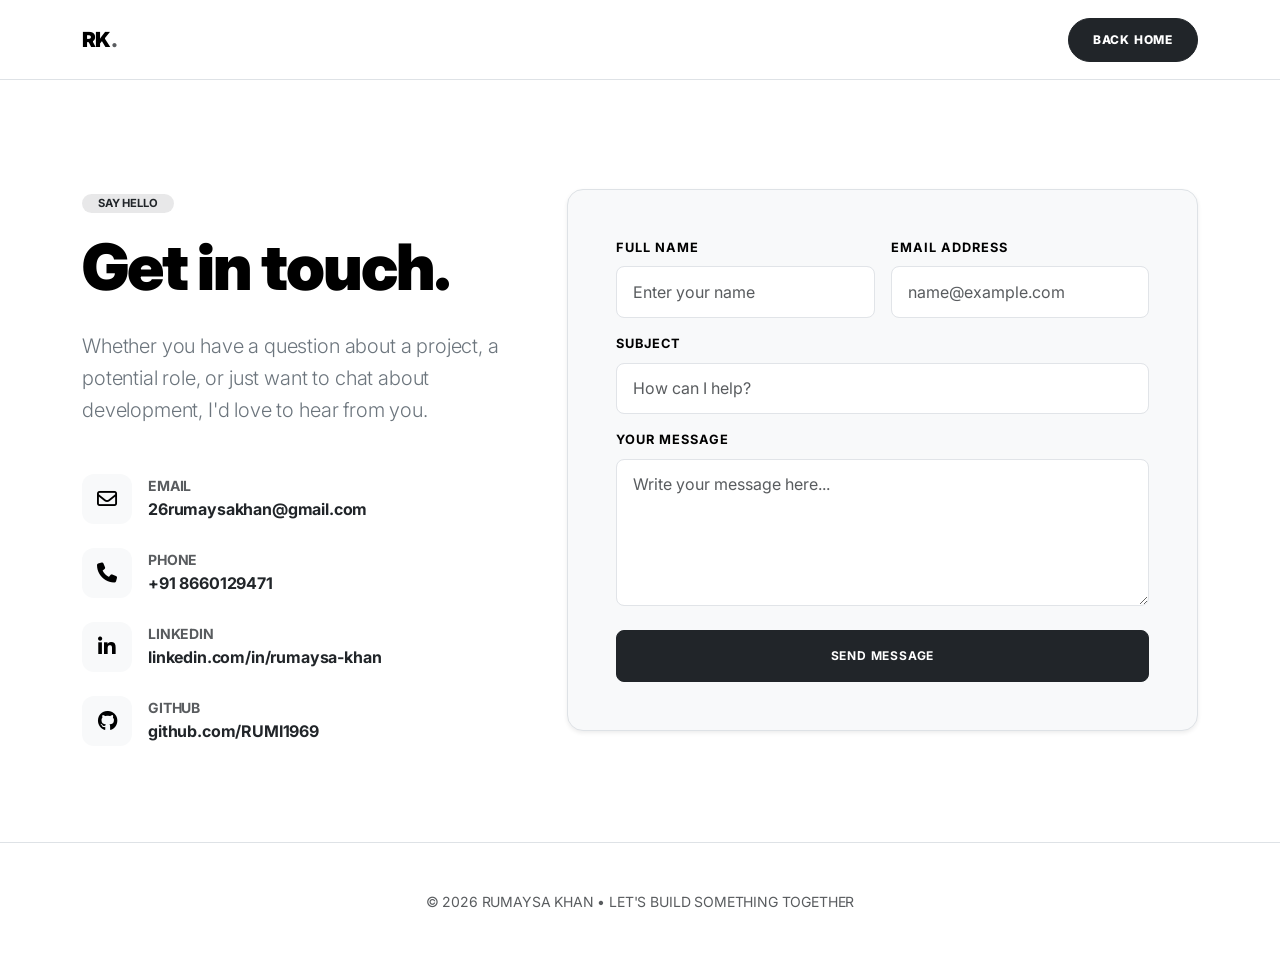
==== contact.html @ 52c2d20e "Add files via upload" ====
<!DOCTYPE html>
<html lang="en">
<head>
    <meta charset="UTF-8">
    <meta name="viewport" content="width=device-width, initial-scale=1.0">
    <title>Reach Out | Rumaysa Khan</title>
    <link href="https://cdn.jsdelivr.net/npm/bootstrap@5.3.0/dist/css/bootstrap.min.css" rel="stylesheet">
    <link href="https://fonts.googleapis.com/css2?family=Inter:wght@300;400;600;700;800;900&display=swap" rel="stylesheet">
    <link rel="stylesheet" href="https://cdnjs.cloudflare.com/ajax/libs/font-awesome/6.4.0/css/all.min.css">
    <link rel="stylesheet" href="css/style.css"> 
    <link rel="stylesheet" href="css/project-style.css"> 
    <style>
        .contact-icon {
            width: 50px;
            height: 50px;
            display: flex;
            align-items: center;
            justify-content: center;
            background: #f8f9fa;
            border-radius: 12px;
            transition: 0.3s;
            color: #000;
            text-decoration: none;
        }
        .contact-link:hover .contact-icon {
            background: #000;
            color: #fff;
        }
        .form-control {
            border: 1px solid #e1e4e8;
            padding: 0.8rem 1rem;
            border-radius: 8px;
            font-family: 'Inter', sans-serif;
        }
        .form-control:focus {
            border-color: #000;
            box-shadow: none;
        }
        label {
            font-weight: 700;
            font-size: 0.8rem;
            text-transform: uppercase;
            letter-spacing: 1px;
            margin-bottom: 0.5rem;
            display: block;
        }
    </style>
</head>
<body class="bg-white">

    <nav class="navbar navbar-expand-lg fixed-top bg-white border-bottom py-3">
        <div class="container">
            <a class="navbar-brand fw-black" href="index.html">RK<span class="text-muted">.</span></a>
            <a href="index.html" class="btn btn-dark btn-sm rounded-pill px-4">BACK HOME</a>
        </div>
    </nav>

    <main class="container py-5" style="margin-top: 1px;">
        <div class="row g-5">
            
            <div class="col-lg-5">
                <span class="badge bg-dark bg-opacity-10 text-dark rounded-pill px-3 mb-3" style="font-size: 0.7rem;">SAY HELLO</span>
                <h1 class="display-3 fw-black mb-4" style="letter-spacing: -2px;">Get in touch.</h1>
                <p class="lead text-secondary mb-5">
                    Whether you have a question about a project, a potential role, or just want to chat about development, I'd love to hear from you.
                </p>

                <div class="d-grid gap-4">
                    <a href="mailto:26rumaysakhan@gmail.com" class="contact-link d-flex align-items-center text-decoration-none text-dark">
                        <div class="contact-icon me-3"><i class="fa-regular fa-envelope fa-lg"></i></div>
                        <div>
                            <div class="small text-muted fw-bold text-uppercase">Email</div>
                            <div class="fw-bold">26rumaysakhan@gmail.com</div>
                        </div>
                    </a>

                    <a href="tel:+910000000000" class="contact-link d-flex align-items-center text-decoration-none text-dark">
                        <div class="contact-icon me-3"><i class="fa-solid fa-phone fa-lg"></i></div>
                        <div>
                            <div class="small text-muted fw-bold text-uppercase">Phone</div>
                            <div class="fw-bold">+91 8660129471</div>
                        </div>
                    </a>

                    <a href="https://www.linkedin.com/in/rumaysa-khan-4a25232ab" target="_blank" class="contact-link d-flex align-items-center text-decoration-none text-dark">
                        <div class="contact-icon me-3"><i class="fa-brands fa-linkedin-in fa-lg"></i></div>
                        <div>
                            <div class="small text-muted fw-bold text-uppercase">LinkedIn</div>
                            <div class="fw-bold">linkedin.com/in/rumaysa-khan</div>
                        </div>
                    </a>

                    <a href="https://github.com/RUMI1969" target="_blank" class="contact-link d-flex align-items-center text-decoration-none text-dark">
                        <div class="contact-icon me-3"><i class="fa-brands fa-github fa-lg"></i></div>
                        <div>
                            <div class="small text-muted fw-bold text-uppercase">GitHub</div>
                            <div class="fw-bold">github.com/RUMI1969</div>
                        </div>
                    </a>
                </div>
            </div>

            <div class="col-lg-7">
                <div class="p-4 p-md-5 border rounded-4 bg-light shadow-sm">
                    <form action="#" method="POST">
                        <div class="row g-3">
                            <div class="col-md-6">
                                <label>FULL NAME</label>
                                <input type="text" class="form-control" placeholder="Enter your name" required>
                            </div>
                            <div class="col-md-6">
                                <label>EMAIL ADDRESS</label>
                                <input type="email" class="form-control" placeholder="name@example.com" required>
                            </div>
                            <div class="col-12">
                                <label>SUBJECT</label>
                                <input type="text" class="form-control" placeholder="How can I help?">
                            </div>
                            <div class="col-12">
                                <label>YOUR MESSAGE</label>
                                <textarea class="form-control" rows="5" placeholder="Write your message here..." required></textarea>
                            </div>
                            <div class="col-12 mt-4">
                                <button type="submit" class="btn btn-dark w-100 py-3 rounded-3 fw-bold">SEND MESSAGE</button>
                            </div>
                        </div>
                    </form>
                </div>
            </div>

        </div>
    </main>

    <footer class="py-5 text-center text-muted border-top bg-white small mt-5">
        © 2026 RUMAYSA KHAN • LET'S BUILD SOMETHING TOGETHER
    </footer>

    <script src="https://cdn.jsdelivr.net/npm/bootstrap@5.3.0/dist/js/bootstrap.bundle.min.js"></script>
</body>
</html>
---- css/style.css ----
/* --- CSS VARIABLES: GLOBAL SETTINGS --- */
:root {
    --black: #000000;
    --white: #ffffff;
    --gray-dark: #1a1a1a;
    --gray-medium: #666666;
    --gray-light: #f8f9fa;
    --border-color: #eeeeee;
    
    /* THE SPACING CONTROL */
    --nav-height: 80px;      
    --content-gap: 60px;     
}

/* --- RESET & BASE STYLES --- */
* {
    margin: 0;
    padding: 0;
    box-sizing: border-box;
}

body {
    font-family: 'Inter', sans-serif;
    color: var(--black);
    background-color: var(--white);
    line-height: 1.6;
    padding-top: calc(var(--nav-height) + var(--content-gap));
    -webkit-font-smoothing: antialiased;
}

/* --- THE "BOLD" OVERRIDE --- */
/* This ensures headings reach the maximum weight of the Inter font */
.fw-black {
    font-weight: 900 !important;
}

.section-header {
    font-weight: 900 !important;
    letter-spacing: -1.5px;
    text-transform: uppercase;
}

/* --- NAVIGATION --- */
.navbar {
    height: var(--nav-height);
    background-color: var(--white) !important;
    transition: all 0.3s ease;
}

.navbar-brand {
    font-weight: 900;
    font-size: 1.3rem;
    letter-spacing: -0.04rem;
    text-transform: uppercase;
}

.navbar-brand span {
    color: #cccccc;
}

.nav-link {
    font-weight: 700;
    color: var(--gray-medium) !important;
    transition: color 0.2s ease;
}

.nav-link:hover {
    color: var(--black) !important;
}

/* --- HERO / ABOUT SECTION --- */
.hero-section {
    padding-bottom: 80px;
}

.display-4 {
    font-weight: 900;
    letter-spacing: -0.15rem;
    line-height: 1.1;
}

.about-text {
    font-size: 1.1rem;
    font-weight: 400;
    color: var(--gray-dark);
    max-width: 850px;
    margin-top: 2rem;
}

/* --- PROFILE IMAGE FRAME --- */
.profile-frame {
    width: 280px;
    height: 280px;
    border-radius: 50%;
    overflow: hidden;
    background: var(--white);
    box-shadow: 0 40px 100px rgb(250, 248, 248);
    margin: 0 auto;
    border: none !important;
}

.profile-img {
    width: 280px;
    height: 280px;
    object-fit: cover; /* Ensures the image doesn't stretch */
    border-radius: 50%; /* Makes it a perfect circle */
    box-shadow: 0 20px 40px rgb(252, 250, 250); /* Soft, classy shadow */
    transition: transform 0.3s ease;
}
.profile-img:hover {
    transform: translateY(-10px); /* Subtle lift on hover */
}
/* --- SECTION TITLES & HEADINGS --- */
.section-title {
    font-weight: 900;
    font-size: 1.8rem;
    text-transform: uppercase;
    letter-spacing: 0.05rem;
    margin-bottom: 2.5rem;
}

/* --- EXPERIENCE & SPLIT SECTIONS --- */
/* The dark vertical line in the Experience section */
.border-start.border-dark {
    border-left-width: 3px !important;
}

.experience-item h4 {
    font-weight: 800;
    letter-spacing: -0.5px;
}

/* --- PROJECT CARDS --- */
.project-card {
    border: 1px solid var(--border-color);
    border-radius: 28px;
    overflow: hidden;
    background: var(--white);
    transition: all 0.4s cubic-bezier(0.165, 0.84, 0.44, 1);
}

.project-card:hover {
    transform: translateY(-10px);
    box-shadow: 0 30px 60px rgba(0,0,0,0.08);
    border-color: var(--black);
}

.category-tag { 
    font-size: 0.7rem; 
    font-weight: 800; 
    text-transform: uppercase; /* Fixed: Added colon and 'transform' */
    color: #666; 
    display: block; 
    margin-bottom: 5px; 
}

/* --- SKILLS & CERTIFICATIONS GRID --- */
.skill-item h6, .cert-card h6 {
    font-weight: 900;
    text-transform: uppercase;
    font-size: 0.75rem;
    letter-spacing: 0.05rem;
}

.skill-underline {
    border-bottom: 3px solid var(--black) !important;
}

/* Hover effect for Certifications & Education */
.edu-card, .cert-card {
    border: 1px solid var(--border-color) !important;
    transition: all 0.3s ease;
    background-color: var(--gray-light);
}

.edu-card:hover, .cert-card:hover {
    background-color: var(--white) !important;
    border-color: var(--black) !important;
    transform: translateY(-5px);
    box-shadow: 0 10px 20px rgba(0,0,0,0.05);
}

.edu-card h5, .cert-card h6 {
    font-weight: 900;
}

/* --- BUTTONS --- */
.btn-dark {
    font-weight: 800;
    padding: 12px 28px;
    text-transform: uppercase;
    font-size: 0.75rem;
    letter-spacing: 0.05rem;
    border-radius: 50px;
    transition: all 0.3s ease;
}

.btn-dark:hover {
    transform: scale(1.05);
    background-color: var(--black);
}

/* --- AUTHENTICATION & LOGOUT --- */
.btn-logout-pill {
    display: inline-flex;
    align-items: center;
    gap: 8px;
    padding: 6px 16px;
    background-color: transparent;
    color: var(--gray-medium); /* Uses your existing variable */
    border: 1.5px solid var(--border-color); /* Uses your existing variable */
    border-radius: 50px;
    font-size: 0.7rem;
    font-weight: 800;
    letter-spacing: 0.05rem;
    text-transform: uppercase;
    transition: all 0.3s cubic-bezier(0.4, 0, 0.2, 1);
    cursor: pointer;
    outline: none;
}

.btn-logout-pill i {
    font-size: 0.75rem;
    transition: transform 0.3s ease;
}

.btn-logout-pill:hover {
    background-color: #fff5f5; /* Soft red tint */
    border-color: #ffccd2;
    color: #e63946; /* Professional red accent */
    transform: translateY(-1px);
    box-shadow: 0 4px 10px rgba(230, 57, 70, 0.08);
}

.btn-logout-pill:hover i {
    transform: rotate(90deg); /* Subtle micro-interaction */
}

/* Fade-in for the auth zone appearance */
.animate-fade-in {
    animation: authFadeIn 0.5s ease forwards;
}

@keyframes authFadeIn {
    from { opacity: 0; transform: translateX(10px); }
    to { opacity: 1; transform: translateX(0); }
}

/* --- RESPONSIVE DESIGN --- */
@media (max-width: 991px) {
    :root {
        --content-gap: 30px;
    }
    
    .display-4 {
        font-size: 2.5rem;
        letter-spacing: -1px;
    }

    .border-start {
        border-left: none !important;
        padding-left: 0 !important;
        margin-top: 20px;
    }
    
    .profile-frame {
        width: 220px;
        height: 220px;
        margin-bottom: 30px;
    }
}
---- css/project-style.css ----
/* CSS FOR PROJECT DETAIL PAGES (css/project-style.css) */
:root {
    --black: #000000;
    --white: #ffffff;
    --light-gray: #fcfcfc;
    --border-color: #e1e4e8;
}

body {
    font-family: 'Inter', sans-serif;
    color: var(--black);
    background-color: var(--white);
    letter-spacing: -0.01rem;
    line-height: 1.6;
}

.fw-black {
    /* Using Inter for the heavy weight to match your 'Inter' font-family links */
    font-family: 'Inter', sans-serif;
    font-weight: 900 !important;
}

.navbar {
    padding: 1.2rem 0;
    background-color: var(--white);
}

h1 { 
    letter-spacing: -3px; 
    font-weight: 900;
}

h2 {
    letter-spacing: -1px;
    font-weight: 700;
}

.tracking-widest { 
    letter-spacing: 0.15rem; 
}

/* GALLERY STYLING 
   Fixes pixelation by using object-fit and centering the render logic.
*/
.img-container {
    position: relative;
    aspect-ratio: 16 / 9;
    background-color: #ffffff; /* White background prevents "letterbox" bars from looking weird */
    display: flex;
    align-items: center;
    justify-content: center;
    overflow: hidden;
    border: 1px solid #eee;
}

/* Update this section in project-style.css */
.img-container img {
    width: 100%;
    height: 100%;
    object-fit: contain; 
    
    /* REMOVE: transform: translateZ(0) and backface-visibility */
    /* These trigger the GPU in a way that 'file://' origins sometimes block */
    
    /* KEEP: High-quality scaling */
    image-rendering: -webkit-optimize-contrast;
    image-rendering: crisp-edges;
}

/* Very subtle hover that doesn't cause pixel distortion */
.img-container:hover img {
    transform: scale(1.02) translateZ(0);
}

/* GITHUB STYLE BAR UI (For the project composition section) */
.gh-bar { 
    height: 10px; 
    border-radius: 5px; 
    background-color: #f6f8fa; 
    border: 1px solid var(--border-color); 
    overflow: hidden; 
}

.lang-dot { 
    font-size: 0.6rem; 
    vertical-align: middle; 
}

/* Category Tags */
.category-tag {
    letter-spacing: 1px;
    color: #6c757d;
}
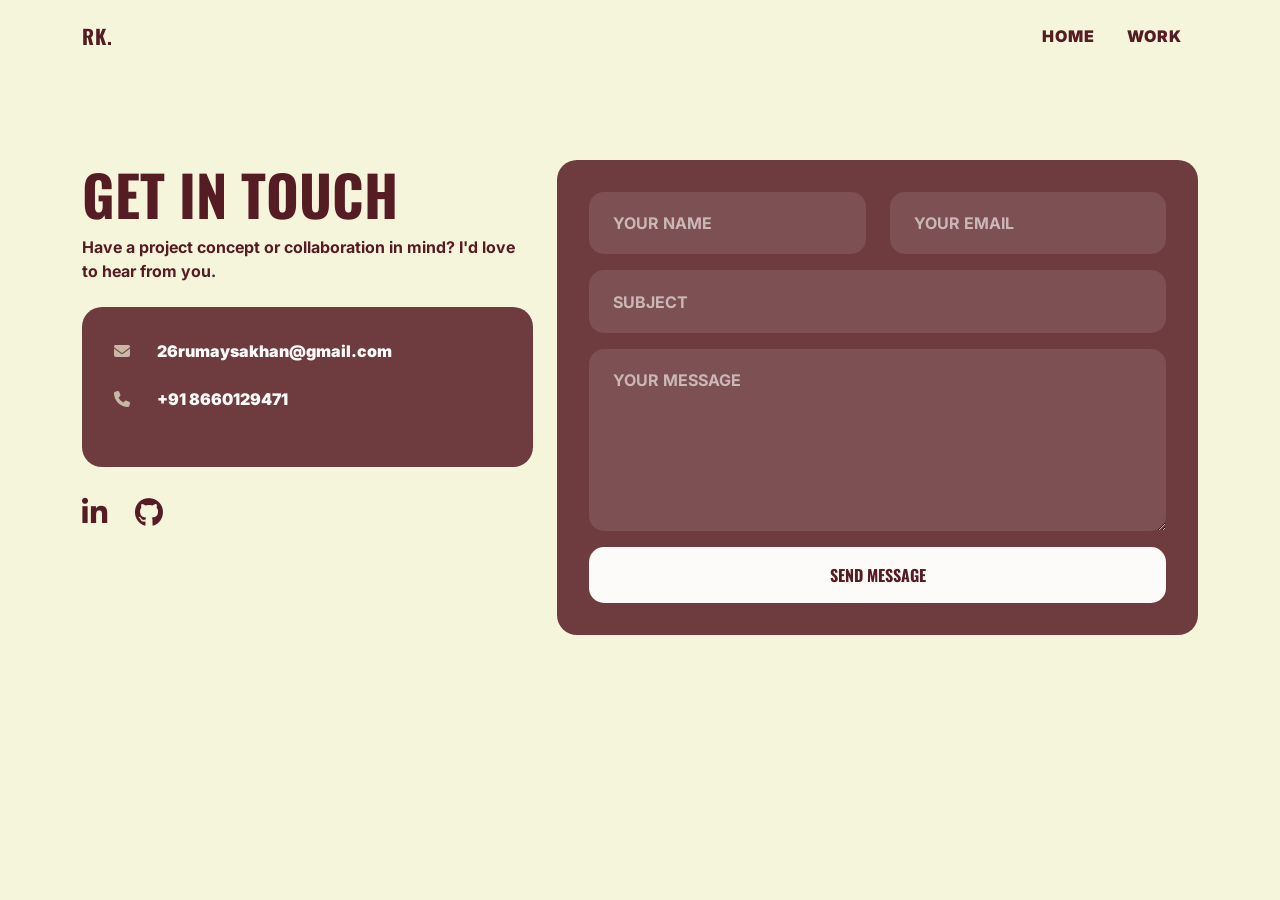
==== commit 7633823b: "Update contact.html" ====
--- a/contact.html
+++ b/contact.html
@@ -3,138 +3,118 @@
 <head>
     <meta charset="UTF-8">
     <meta name="viewport" content="width=device-width, initial-scale=1.0">
-    <title>Reach Out | Rumaysa Khan</title>
+    <title>Contact | Rumaysa Khan</title>
     <link href="https://cdn.jsdelivr.net/npm/bootstrap@5.3.0/dist/css/bootstrap.min.css" rel="stylesheet">
-    <link href="https://fonts.googleapis.com/css2?family=Inter:wght@300;400;600;700;800;900&display=swap" rel="stylesheet">
+    <link href="https://fonts.googleapis.com/css2?family=Inter:wght@400;700;900&family=Oswald:wght@700&display=swap" rel="stylesheet">
     <link rel="stylesheet" href="https://cdnjs.cloudflare.com/ajax/libs/font-awesome/6.4.0/css/all.min.css">
-    <link rel="stylesheet" href="css/style.css"> 
-    <link rel="stylesheet" href="css/project-style.css"> 
+    
     <style>
-        .contact-icon {
-            width: 50px;
-            height: 50px;
-            display: flex;
-            align-items: center;
-            justify-content: center;
-            background: #f8f9fa;
-            border-radius: 12px;
-            transition: 0.3s;
-            color: #000;
-            text-decoration: none;
+        :root {
+            --bg-beige: #f5f5dc;
+            --maroon-glass: rgba(86, 28, 36, 0.85); /* Translucent Maroon */
+            --text-color: #561c24; /* Maroon text for contrast on beige */
+            --text-light: #fdfbf9;
         }
-        .contact-link:hover .contact-icon {
-            background: #000;
-            color: #fff;
+
+        body {
+            font-family: 'Inter', sans-serif;
+            background-color: var(--bg-beige) !important;
+            color: var(--text-color) !important;
+            font-weight: 700;
         }
+
+        h1, .navbar-brand, .btn-send { font-family: 'Oswald', sans-serif; }
+
+        .navbar { background-color: transparent !important; border: none !important; }
+        .navbar-brand, .nav-link { color: var(--text-color) !important; font-weight: 900; letter-spacing: 1px; }
+
+        .contact-container { padding-top: 160px; padding-bottom: 80px; }
+        .contact-title { color: var(--text-color); text-transform: uppercase; font-weight: 900; }
+
+        /* Maroon Translucent Boxes */
+        .maroon-glass-box {
+            background: var(--maroon-glass) !important;
+            backdrop-filter: blur(10px);
+            border: none !important;
+            border-radius: 20px !important;
+            padding: 2rem;
+            color: var(--text-light);
+        }
+
+        .info-item { display: flex; align-items: center; margin-bottom: 1.5rem; font-weight: 900; color: var(--text-light); }
+        .info-item i { color: #C7B7A3; margin-right: 1.2rem; width: 24px; }
+
+        /* Input fields styled to stand out on the maroon background */
         .form-control {
-            border: 1px solid #e1e4e8;
-            padding: 0.8rem 1rem;
-            border-radius: 8px;
-            font-family: 'Inter', sans-serif;
+            background: rgba(255, 255, 255, 0.1) !important;
+            border: none !important;
+            border-radius: 15px !important;
+            padding: 1.2rem 1.5rem;
+            color: var(--text-light) !important;
+            font-weight: 700;
         }
-        .form-control:focus {
-            border-color: #000;
-            box-shadow: none;
+        .form-control::placeholder { color: rgba(253, 251, 249, 0.6); }
+        .form-control:focus { background: rgba(255, 255, 255, 0.2) !important; box-shadow: none !important; }
+
+        .btn-send {
+            background-color: var(--text-light);
+            color: var(--text-color);
+            border-radius: 15px !important;
+            padding: 1rem 2rem;
+            text-transform: uppercase;
+            font-weight: 900;
+            border: none;
         }
-        label {
-            font-weight: 700;
-            font-size: 0.8rem;
-            text-transform: uppercase;
-            letter-spacing: 1px;
-            margin-bottom: 0.5rem;
-            display: block;
-        }
+        .btn-send:hover { opacity: 0.9; }
+
+        .social-links a { color: var(--text-color); font-size: 1.8rem; margin-right: 1.5rem; }
     </style>
 </head>
-<body class="bg-white">
+<body>
 
-    <nav class="navbar navbar-expand-lg fixed-top bg-white border-bottom py-3">
+    <nav class="navbar navbar-expand-lg fixed-top py-3">
         <div class="container">
-            <a class="navbar-brand fw-black" href="index.html">RK<span class="text-muted">.</span></a>
-            <a href="index.html" class="btn btn-dark btn-sm rounded-pill px-4">BACK HOME</a>
+            <a class="navbar-brand fw-black" href="index.html">RK.</a>
+            <div class="navbar-nav ms-auto flex-row">
+                <a class="nav-link px-3" href="index.html">HOME</a>
+                <a class="nav-link px-3" href="index.html#projects">WORK</a>
+            </div>
         </div>
     </nav>
 
-    <main class="container py-5" style="margin-top: 1px;">
-        <div class="row g-5">
-            
-            <div class="col-lg-5">
-                <span class="badge bg-dark bg-opacity-10 text-dark rounded-pill px-3 mb-3" style="font-size: 0.7rem;">SAY HELLO</span>
-                <h1 class="display-3 fw-black mb-4" style="letter-spacing: -2px;">Get in touch.</h1>
-                <p class="lead text-secondary mb-5">
-                    Whether you have a question about a project, a potential role, or just want to chat about development, I'd love to hear from you.
-                </p>
+    <div class="container contact-container">
+        <div class="row">
+            <div class="col-lg-5 mb-5">
+                <h1 class="contact-title display-4">GET IN TOUCH</h1>
+                <p>Have a project concept or collaboration in mind? I'd love to hear from you.</p>
+                
+                <div class="maroon-glass-box mt-4">
+                    <div class="info-item"><i class="fa-solid fa-envelope"></i> 26rumaysakhan@gmail.com</div>
+                    <div class="info-item"><i class="fa-solid fa-phone"></i> +91 8660129471</div>
+                </div>
 
-                <div class="d-grid gap-4">
-                    <a href="mailto:26rumaysakhan@gmail.com" class="contact-link d-flex align-items-center text-decoration-none text-dark">
-                        <div class="contact-icon me-3"><i class="fa-regular fa-envelope fa-lg"></i></div>
-                        <div>
-                            <div class="small text-muted fw-bold text-uppercase">Email</div>
-                            <div class="fw-bold">26rumaysakhan@gmail.com</div>
-                        </div>
-                    </a>
-
-                    <a href="tel:+910000000000" class="contact-link d-flex align-items-center text-decoration-none text-dark">
-                        <div class="contact-icon me-3"><i class="fa-solid fa-phone fa-lg"></i></div>
-                        <div>
-                            <div class="small text-muted fw-bold text-uppercase">Phone</div>
-                            <div class="fw-bold">+91 8660129471</div>
-                        </div>
-                    </a>
-
-                    <a href="https://www.linkedin.com/in/rumaysa-khan-4a25232ab" target="_blank" class="contact-link d-flex align-items-center text-decoration-none text-dark">
-                        <div class="contact-icon me-3"><i class="fa-brands fa-linkedin-in fa-lg"></i></div>
-                        <div>
-                            <div class="small text-muted fw-bold text-uppercase">LinkedIn</div>
-                            <div class="fw-bold">linkedin.com/in/rumaysa-khan</div>
-                        </div>
-                    </a>
-
-                    <a href="https://github.com/RUMI1969" target="_blank" class="contact-link d-flex align-items-center text-decoration-none text-dark">
-                        <div class="contact-icon me-3"><i class="fa-brands fa-github fa-lg"></i></div>
-                        <div>
-                            <div class="small text-muted fw-bold text-uppercase">GitHub</div>
-                            <div class="fw-bold">github.com/RUMI1969</div>
-                        </div>
-                    </a>
+                <div class="social-links mt-4">
+                    <a href="https://www.linkedin.com/in/rumaysa-khan-4a25232ab" target="_blank"><i class="fa-brands fa-linkedin-in"></i></a>
+                    <a href="https://github.com/RUMI1969" target="_blank"><i class="fa-brands fa-github"></i></a>
                 </div>
             </div>
 
             <div class="col-lg-7">
-                <div class="p-4 p-md-5 border rounded-4 bg-light shadow-sm">
-                    <form action="#" method="POST">
-                        <div class="row g-3">
-                            <div class="col-md-6">
-                                <label>FULL NAME</label>
-                                <input type="text" class="form-control" placeholder="Enter your name" required>
-                            </div>
-                            <div class="col-md-6">
-                                <label>EMAIL ADDRESS</label>
-                                <input type="email" class="form-control" placeholder="name@example.com" required>
-                            </div>
-                            <div class="col-12">
-                                <label>SUBJECT</label>
-                                <input type="text" class="form-control" placeholder="How can I help?">
-                            </div>
-                            <div class="col-12">
-                                <label>YOUR MESSAGE</label>
-                                <textarea class="form-control" rows="5" placeholder="Write your message here..." required></textarea>
-                            </div>
-                            <div class="col-12 mt-4">
-                                <button type="submit" class="btn btn-dark w-100 py-3 rounded-3 fw-bold">SEND MESSAGE</button>
-                            </div>
+                <div class="maroon-glass-box">
+                    <form action="https://formspree.io/f/mlgyewwv" method="POST">
+                        <div class="row">
+                            <div class="col-md-6"><input type="text" name="name" class="form-control mb-3" placeholder="YOUR NAME" required></div>
+                            <div class="col-md-6"><input type="email" name="email" class="form-control mb-3" placeholder="YOUR EMAIL" required></div>
                         </div>
+                        <input type="text" name="subject" class="form-control mb-3" placeholder="SUBJECT" required>
+                        <textarea name="message" class="form-control mb-3" rows="6" placeholder="YOUR MESSAGE" required></textarea>
+                        <button type="submit" class="btn btn-send w-100">SEND MESSAGE</button>
                     </form>
                 </div>
             </div>
-
         </div>
-    </main>
-
-    <footer class="py-5 text-center text-muted border-top bg-white small mt-5">
-        © 2026 RUMAYSA KHAN • LET'S BUILD SOMETHING TOGETHER
-    </footer>
+    </div>
 
     <script src="https://cdn.jsdelivr.net/npm/bootstrap@5.3.0/dist/js/bootstrap.bundle.min.js"></script>
 </body>
-</html>+</html>
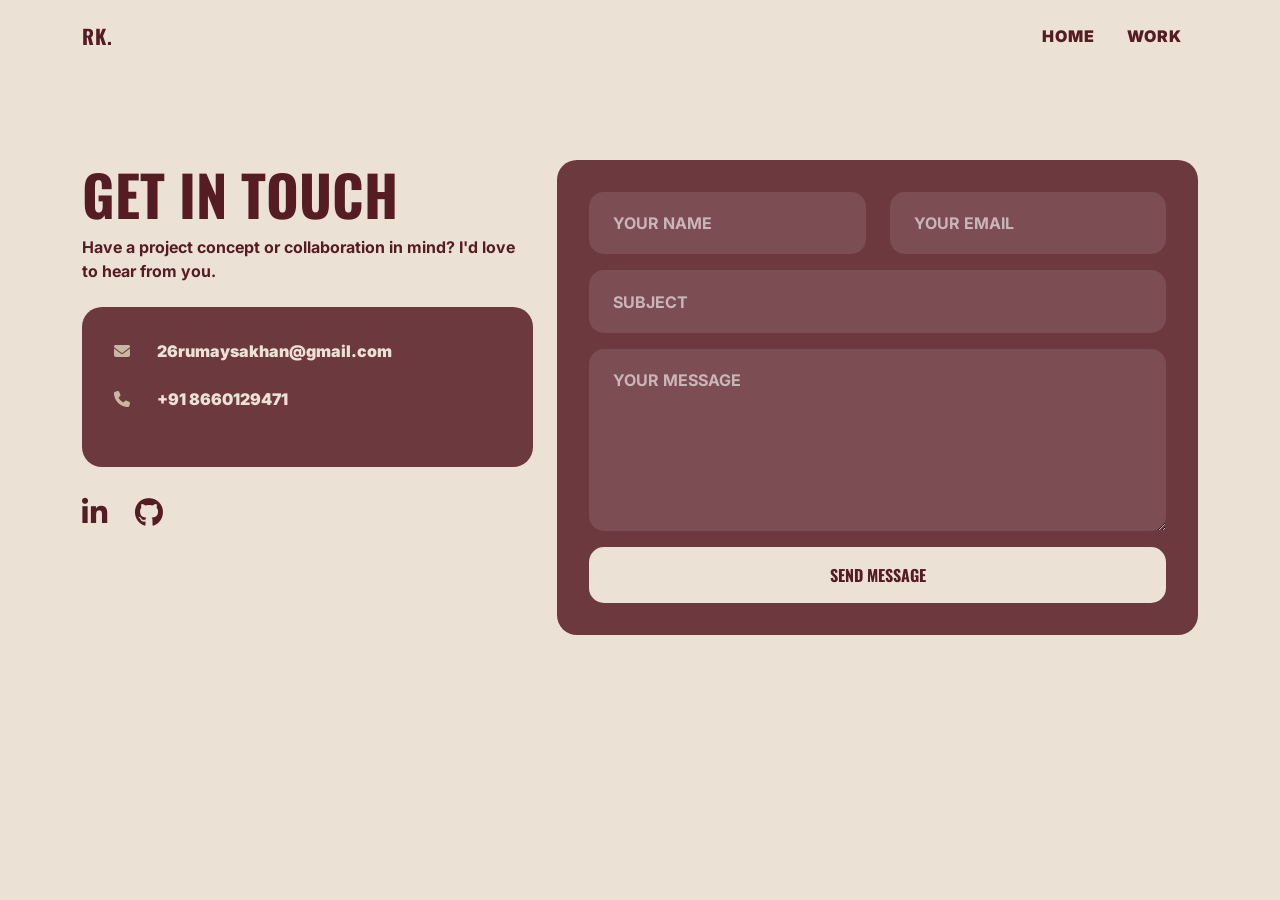
==== commit 3194db17: "Update contact.html" ====
--- a/contact.html
+++ b/contact.html
@@ -10,10 +10,10 @@
     
     <style>
         :root {
-            --bg-beige: #f5f5dc;
+            --bg-beige: #ece1d5;
             --maroon-glass: rgba(86, 28, 36, 0.85); /* Translucent Maroon */
             --text-color: #561c24; /* Maroon text for contrast on beige */
-            --text-light: #fdfbf9;
+            --text-light: #ece1d5;
         }
 
         body {
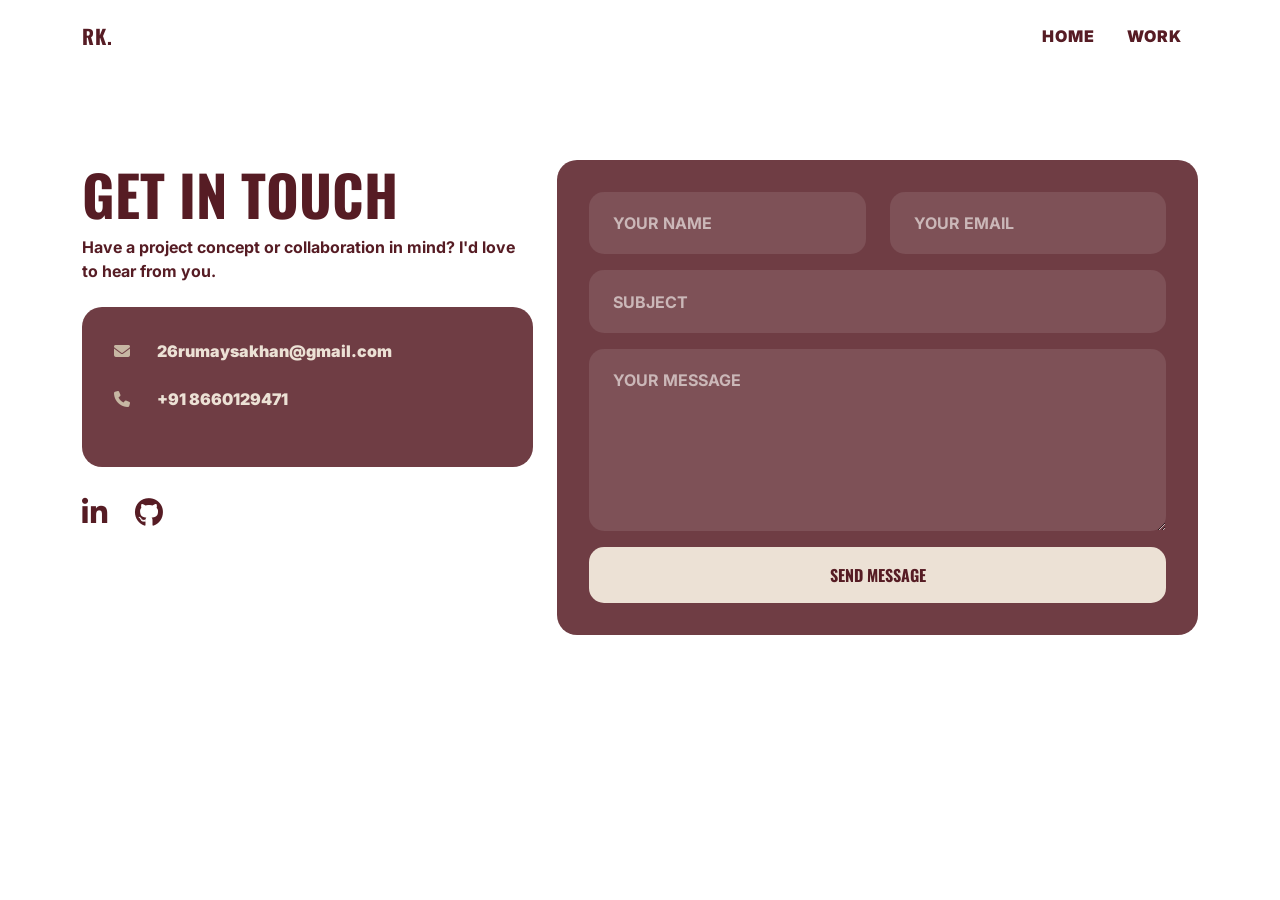
==== commit 1594601c: "Update contact.html" ====
--- a/contact.html
+++ b/contact.html
@@ -10,7 +10,7 @@
     
     <style>
         :root {
-            --bg-beige: #ece1d5;
+            --bg-beige: #ffffff;
             --maroon-glass: rgba(86, 28, 36, 0.85); /* Translucent Maroon */
             --text-color: #561c24; /* Maroon text for contrast on beige */
             --text-light: #ece1d5;
